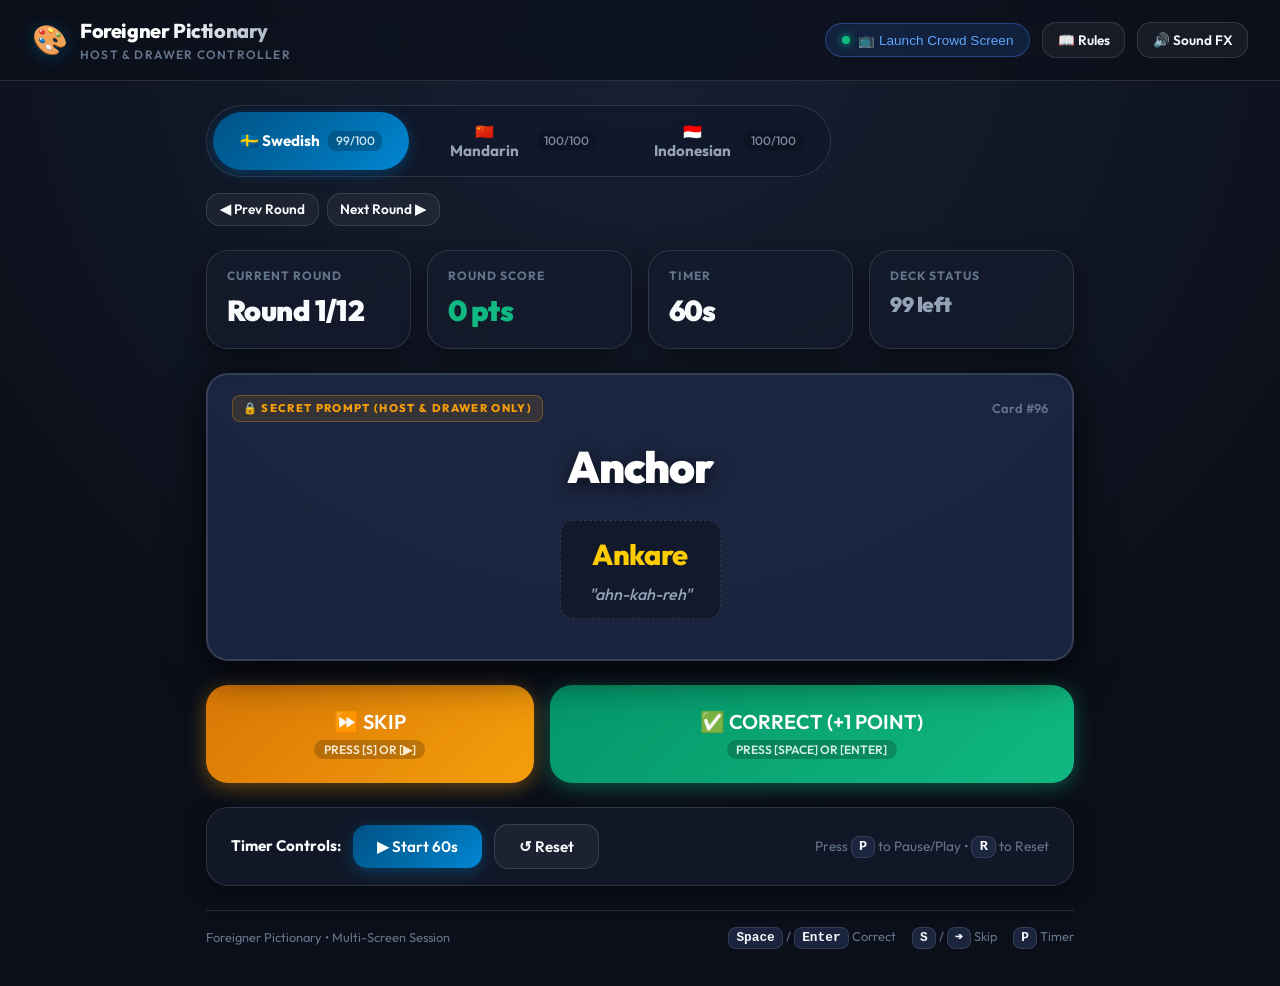
==== index.html @ 97b7d01d "Host and audience screen" ====
<!DOCTYPE html>
<html lang="en" data-lang="swedish">
<head>
  <meta charset="UTF-8">
  <meta name="viewport" content="width=device-width, initial-scale=1.0">
  <title>Foreigner Pictionary — Host & Drawer Control</title>
  <link rel="stylesheet" href="src/css/main.css">
  <link rel="stylesheet" href="src/css/host.css">
</head>
<body>
  <!-- Header Bar -->
  <header class="app-header">
    <div class="brand-section">
      <span class="brand-icon">🎨</span>
      <div>
        <h1 class="brand-title">Foreigner Pictionary</h1>
        <p class="brand-subtitle">Host & Drawer Controller</p>
      </div>
    </div>

    <div style="display: flex; align-items: center; gap: 0.75rem;">
      <button id="btn-open-crowd" class="screen-link-btn" title="Open Crowd Screen on 2nd monitor">
        <span class="screen-link-indicator"></span>
        <span>📺 Launch Crowd Screen</span>
      </button>
      <button id="btn-rules" class="btn btn-glass" style="padding: 0.5rem 0.9rem; font-size: 0.85rem;">
        📖 Rules
      </button>
      <button id="btn-mute" class="btn btn-glass" style="padding: 0.5rem 0.9rem; font-size: 0.85rem;">
        🔊 Sound FX
      </button>
    </div>
  </header>

  <!-- Main Host Layout -->
  <main class="host-layout">
    <!-- Top Control Bar -->
    <div class="host-topbar">
      <!-- Language Selector Tabs -->
      <div class="language-selector">
        <button class="lang-tab active" data-lang="swedish" id="tab-swedish">
          <span>🇸🇪 Swedish</span>
          <span class="lang-count">100/100</span>
        </button>
        <button class="lang-tab" data-lang="mandarin" id="tab-mandarin">
          <span>🇨🇳 Mandarin</span>
          <span class="lang-count">100/100</span>
        </button>
        <button class="lang-tab" data-lang="indonesian" id="tab-indonesian">
          <span>🇮🇩 Indonesian</span>
          <span class="lang-count">100/100</span>
        </button>
      </div>

      <!-- Round Step Buttons -->
      <div style="display: flex; gap: 0.5rem; align-items: center;">
        <button id="btn-prev-round" class="btn btn-glass" style="padding: 0.4rem 0.8rem; font-size: 0.85rem;">◀ Prev Round</button>
        <button id="btn-next-round" class="btn btn-glass" style="padding: 0.4rem 0.8rem; font-size: 0.85rem;">Next Round ▶</button>
      </div>
    </div>

    <!-- Status Overview Cards -->
    <section class="status-grid">
      <div class="glass-panel status-card">
        <span class="status-label">Current Round</span>
        <span class="status-value" id="status-round">Round 1/12</span>
      </div>

      <div class="glass-panel status-card">
        <span class="status-label">Round Score</span>
        <span class="status-value score" id="status-score">0 pts</span>
      </div>

      <div class="glass-panel status-card">
        <span class="status-label">Timer</span>
        <span class="status-value timer" id="status-timer">60s</span>
      </div>

      <div class="glass-panel status-card">
        <span class="status-label">Deck Status</span>
        <span class="status-value" id="status-remaining" style="font-size: 1.3rem; color: var(--text-secondary);">100 left</span>
      </div>
    </section>

    <!-- Secret Drawer Card Stage -->
    <section class="card-stage">
      <div class="drawer-card enter-anim" id="drawer-card">
        <div class="card-badge-row">
          <span class="secret-label" id="card-secret-label">🔒 Secret Prompt (Host & Drawer Only)</span>
          <span class="word-index" id="card-word-index">Card #1</span>
        </div>

        <!-- English Word (What the Drawer Draws) -->
        <h2 class="card-english" id="card-english">Loading...</h2>

        <!-- Foreign Word & Pronunciation (What the Guesser must say) -->
        <div class="card-foreign-box">
          <div class="card-foreign" id="card-foreign">—</div>
          <div class="card-pronunciation" id="card-pronunciation">—</div>
        </div>
      </div>

      <!-- Empty Deck State -->
      <div class="glass-panel empty-deck-state" id="card-empty" style="width: 100%; justify-content: center;">
        <span style="font-size: 3rem;">🎉</span>
        <h3>Deck Complete!</h3>
        <p style="color: var(--text-muted);">All 100 words have been drawn for this language.</p>
        <button id="btn-reset-deck" class="btn btn-primary">Reshuffle Language Deck</button>
      </div>
    </section>

    <!-- Primary Action Grid (Correct / Skip) -->
    <section class="action-grid">
      <button id="btn-skip" class="btn btn-skip action-btn" title="Skip to next word (Shortcut: S or Right Arrow)">
        <span>⏩ SKIP</span>
        <span class="btn-shortcut">Press [S] or [▶]</span>
      </button>

      <button id="btn-correct" class="btn btn-success action-btn" title="Correct guess (+1 point) (Shortcut: Space or Enter)">
        <span>✅ CORRECT (+1 POINT)</span>
        <span class="btn-shortcut">Press [SPACE] or [ENTER]</span>
      </button>
    </section>

    <!-- Timer & Secondary Controls Toolbar -->
    <section class="glass-panel timer-toolbar">
      <div style="display: flex; align-items: center; gap: 0.75rem;">
        <span style="font-weight: 700; font-size: 0.95rem;">Timer Controls:</span>
        <button id="btn-timer-toggle" class="btn btn-primary">▶ Start 60s</button>
        <button id="btn-timer-reset" class="btn btn-glass">↺ Reset</button>
      </div>

      <div style="color: var(--text-muted); font-size: 0.85rem;">
        <span>Press <kbd class="key-badge">P</kbd> to Pause/Play • <kbd class="key-badge">R</kbd> to Reset</span>
      </div>
    </section>

    <!-- Keyboard Shortcuts Legend Footer -->
    <footer class="host-footer">
      <div>Foreigner Pictionary • Multi-Screen Session</div>
      <div class="keyboard-hints">
        <span><kbd class="key-badge">Space</kbd> / <kbd class="key-badge">Enter</kbd> Correct</span>
        <span><kbd class="key-badge">S</kbd> / <kbd class="key-badge">➔</kbd> Skip</span>
        <span><kbd class="key-badge">P</kbd> Timer</span>
      </div>
    </footer>
  </main>

  <!-- Rules & Setup Modal -->
  <div class="modal-overlay" id="rules-modal">
    <div class="modal-container">
      <div class="modal-header">
        <h3 style="font-weight: 800; font-size: 1.3rem;">🎨 Foreigner Pictionary — Rules & Setup</h3>
        <button id="btn-close-rules" class="btn btn-glass" style="padding: 0.3rem 0.7rem;">✕</button>
      </div>
      <div class="modal-body" style="display: flex; flex-direction: column; gap: 1rem;">
        <div>
          <h4 style="color: var(--color-warning); margin-bottom: 0.3rem;">🎯 Objective</h4>
          <p style="color: var(--text-secondary);">Guess as many foreign language words as possible within 60 seconds. Most points after 12 rounds wins!</p>
        </div>

        <div>
          <h4 style="color: var(--color-info); margin-bottom: 0.3rem;">👥 Roles</h4>
          <ul style="padding-left: 1.5rem; color: var(--text-secondary); line-height: 1.6;">
            <li><strong>🖊️ Drawer</strong>: Sees this Host Screen. Draws the English prompt without talking, numbers, or letters!</li>
            <li><strong>🤔 Guesser</strong>: Looks at their physical 100-word sheet and says the foreign word aloud.</li>
          </ul>
        </div>

        <div>
          <h4 style="color: var(--color-success); margin-bottom: 0.3rem;">🏗️ Structure</h4>
          <p style="color: var(--text-secondary);">12 rounds split into 3 language blocks of 4 rounds each (🇸🇪 Swedish ➔ 🇨🇳 Mandarin ➔ 🇮🇩 Indonesian). Alternate drawer/guesser roles each round.</p>
        </div>

        <div>
          <h4 style="color: var(--color-danger); margin-bottom: 0.3rem;">📌 Key Rules</h4>
          <p style="color: var(--text-secondary);">❌ No speaking, mouthing, writing letters/numbers, or pointing at sheets.<br>✅ Pronunciation just needs to be close enough!</p>
        </div>
      </div>
    </div>
  </div>

  <script type="module" src="src/js/host-ui.js"></script>
</body>
</html>
---- src/css/main.css ----
@import url('https://fonts.googleapis.com/css2?family=Outfit:wght@300;400;500;600;700;800;900&display=swap');
@import url('./variables.css');

*, *::before, *::after {
  box-sizing: border-box;
  margin: 0;
  padding: 0;
  -webkit-font-smoothing: antialiased;
}

body {
  font-family: var(--font-family);
  background-color: var(--bg-main);
  background-image: var(--bg-gradient);
  background-attachment: fixed;
  color: var(--text-primary);
  min-height: 100vh;
  display: flex;
  flex-direction: column;
  overflow-x: hidden;
  line-height: 1.5;
}

/* Glassmorphism Surface Utility */
.glass-panel {
  background: var(--surface-card);
  backdrop-filter: blur(16px);
  -webkit-backdrop-filter: blur(16px);
  border: 1px solid var(--surface-glass-border);
  border-radius: var(--radius-lg);
  box-shadow: var(--shadow-md);
}

/* Common Header Bar */
.app-header {
  display: flex;
  align-items: center;
  justify-content: space-between;
  padding: 1rem 2rem;
  border-bottom: 1px solid var(--surface-glass-border);
  background: rgba(11, 15, 25, 0.7);
  backdrop-filter: blur(12px);
  position: sticky;
  top: 0;
  z-index: 50;
}

.brand-section {
  display: flex;
  align-items: center;
  gap: 0.75rem;
}

.brand-icon {
  font-size: 1.8rem;
  filter: drop-shadow(0 2px 8px var(--current-glow));
}

.brand-title {
  font-size: 1.25rem;
  font-weight: 800;
  letter-spacing: -0.02em;
  background: linear-gradient(135deg, #ffffff 40%, #94a3b8 100%);
  -webkit-background-clip: text;
  -webkit-text-fill-color: transparent;
}

.brand-subtitle {
  font-size: 0.75rem;
  color: var(--text-muted);
  text-transform: uppercase;
  letter-spacing: 0.1em;
  font-weight: 600;
}

/* Buttons */
.btn {
  display: inline-flex;
  align-items: center;
  justify-content: center;
  gap: 0.5rem;
  font-family: var(--font-family);
  font-weight: 600;
  font-size: 0.95rem;
  padding: 0.75rem 1.5rem;
  border-radius: var(--radius-md);
  border: none;
  cursor: pointer;
  transition: all var(--transition-fast);
  text-decoration: none;
  user-select: none;
}

.btn:active {
  transform: scale(0.97);
}

.btn-primary {
  background: var(--current-gradient);
  color: white;
  box-shadow: 0 4px 16px var(--current-glow);
}

.btn-primary:hover {
  filter: brightness(1.15);
  box-shadow: 0 6px 24px var(--current-glow);
  transform: translateY(-2px);
}

.btn-glass {
  background: var(--surface-glass);
  color: var(--text-primary);
  border: 1px solid var(--surface-glass-border);
}

.btn-glass:hover {
  background: var(--surface-glass-hover);
  border-color: rgba(255, 255, 255, 0.25);
  transform: translateY(-1px);
}

.btn-success {
  background: linear-gradient(135deg, #059669 0%, #10b981 100%);
  color: white;
  box-shadow: 0 4px 20px var(--color-success-glow);
}

.btn-success:hover {
  filter: brightness(1.15);
  box-shadow: 0 8px 28px var(--color-success-glow);
  transform: translateY(-2px);
}

.btn-skip {
  background: linear-gradient(135deg, #d97706 0%, #f59e0b 100%);
  color: white;
  box-shadow: 0 4px 20px var(--color-warning-glow);
}

.btn-skip:hover {
  filter: brightness(1.15);
  box-shadow: 0 8px 28px var(--color-warning-glow);
  transform: translateY(-2px);
}

.btn-danger {
  background: linear-gradient(135deg, #dc2626 0%, #ef4444 100%);
  color: white;
  box-shadow: 0 4px 20px var(--color-danger-glow);
}

.btn-danger:hover {
  filter: brightness(1.15);
  transform: translateY(-2px);
}

/* Badges and Tags */
.badge {
  display: inline-flex;
  align-items: center;
  gap: 0.4rem;
  padding: 0.35rem 0.85rem;
  border-radius: var(--radius-full);
  font-size: 0.85rem;
  font-weight: 700;
  letter-spacing: 0.03em;
  background: var(--surface-glass);
  border: 1px solid var(--surface-glass-border);
  color: var(--text-primary);
}

.badge-flag {
  font-size: 1.1rem;
}

/* Modal Overlay */
.modal-overlay {
  position: fixed;
  inset: 0;
  background: rgba(0, 0, 0, 0.8);
  backdrop-filter: blur(8px);
  display: flex;
  align-items: center;
  justify-content: center;
  z-index: 100;
  opacity: 0;
  pointer-events: none;
  transition: opacity var(--transition-normal);
  padding: 1rem;
}

.modal-overlay.active {
  opacity: 1;
  pointer-events: auto;
}

.modal-container {
  background: var(--surface-elevated);
  border: 1px solid var(--surface-glass-border);
  border-radius: var(--radius-lg);
  width: 100%;
  max-width: 680px;
  max-height: 85vh;
  display: flex;
  flex-direction: column;
  overflow: hidden;
  box-shadow: var(--shadow-lg);
  transform: scale(0.94);
  transition: transform var(--transition-bounce);
}

.modal-overlay.active .modal-container {
  transform: scale(1);
}

.modal-header {
  display: flex;
  align-items: center;
  justify-content: space-between;
  padding: 1.25rem 1.5rem;
  border-bottom: 1px solid var(--surface-glass-border);
}

.modal-body {
  padding: 1.5rem;
  overflow-y: auto;
}

/* Pulse animation utility */
@keyframes pulseGlow {
  0%, 100% {
    box-shadow: 0 0 15px var(--current-glow);
  }
  50% {
    box-shadow: 0 0 35px var(--current-glow);
  }
}

@keyframes floatUpFade {
  0% {
    opacity: 0;
    transform: translateY(20px) scale(0.8);
  }
  20% {
    opacity: 1;
    transform: translateY(0px) scale(1.2);
  }
  80% {
    opacity: 1;
    transform: translateY(-40px) scale(1);
  }
  100% {
    opacity: 0;
    transform: translateY(-70px) scale(0.8);
  }
}
---- src/css/host.css ----
/* Host & Drawer View Specific Styles */

.host-layout {
  display: flex;
  flex-direction: column;
  flex: 1;
  max-width: 900px;
  width: 100%;
  margin: 0 auto;
  padding: 1.5rem 1rem 2.5rem;
  gap: 1.5rem;
}

/* Control Bar (Top Info & Screen Link) */
.host-topbar {
  display: flex;
  align-items: center;
  justify-content: space-between;
  gap: 1rem;
  flex-wrap: wrap;
}

.screen-link-btn {
  background: rgba(59, 130, 246, 0.15);
  border: 1px solid rgba(59, 130, 246, 0.4);
  color: #60a5fa;
  font-size: 0.85rem;
  padding: 0.5rem 1rem;
  border-radius: var(--radius-full);
  display: flex;
  align-items: center;
  gap: 0.5rem;
  cursor: pointer;
  transition: all var(--transition-fast);
}

.screen-link-btn:hover {
  background: rgba(59, 130, 246, 0.25);
  border-color: #60a5fa;
  transform: translateY(-1px);
}

.screen-link-indicator {
  width: 8px;
  height: 8px;
  border-radius: 50%;
  background: #10b981;
  box-shadow: 0 0 8px #10b981;
}

.screen-link-indicator.disconnected {
  background: #f59e0b;
  box-shadow: 0 0 8px #f59e0b;
}

/* Language Selector Pills */
.language-selector {
  display: flex;
  gap: 0.75rem;
  background: rgba(15, 23, 42, 0.6);
  padding: 0.4rem;
  border-radius: var(--radius-full);
  border: 1px solid var(--surface-glass-border);
}

.lang-tab {
  flex: 1;
  display: flex;
  align-items: center;
  justify-content: center;
  gap: 0.5rem;
  padding: 0.6rem 1.25rem;
  border-radius: var(--radius-full);
  border: none;
  background: transparent;
  color: var(--text-secondary);
  font-family: var(--font-family);
  font-weight: 700;
  font-size: 0.95rem;
  cursor: pointer;
  transition: all var(--transition-fast);
}

.lang-tab:hover {
  color: var(--text-primary);
  background: rgba(255, 255, 255, 0.05);
}

.lang-tab.active {
  background: var(--current-gradient);
  color: white;
  box-shadow: 0 4px 14px var(--current-glow);
}

.lang-tab .lang-count {
  font-size: 0.75rem;
  opacity: 0.8;
  font-weight: 500;
  background: rgba(0, 0, 0, 0.25);
  padding: 0.15rem 0.45rem;
  border-radius: var(--radius-sm);
}

/* Status Banner & Mini Timer */
.status-grid {
  display: grid;
  grid-template-columns: repeat(auto-fit, minmax(160px, 1fr));
  gap: 1rem;
}

.status-card {
  padding: 1rem 1.25rem;
  display: flex;
  flex-direction: column;
  gap: 0.25rem;
  position: relative;
  overflow: hidden;
}

.status-label {
  font-size: 0.75rem;
  color: var(--text-muted);
  text-transform: uppercase;
  letter-spacing: 0.08em;
  font-weight: 700;
}

.status-value {
  font-size: 1.8rem;
  font-weight: 900;
  letter-spacing: -0.02em;
  display: flex;
  align-items: baseline;
  gap: 0.4rem;
}

.status-value.score {
  color: var(--color-success);
}

.status-value.timer {
  font-variant-numeric: tabular-nums;
  color: var(--text-primary);
}

.status-value.timer.low-time {
  color: var(--color-danger);
  animation: pulseGlow 1s infinite alternate;
}

/* Secret Drawer Card Stage */
.card-stage {
  perspective: 1000px;
  min-height: 280px;
  display: flex;
}

.drawer-card {
  width: 100%;
  background: var(--surface-elevated);
  border: 2px solid var(--surface-glass-border);
  border-radius: var(--radius-lg);
  padding: 2.5rem 2rem;
  display: flex;
  flex-direction: column;
  align-items: center;
  justify-content: center;
  text-align: center;
  position: relative;
  box-shadow: var(--shadow-lg), 0 0 30px rgba(0, 0, 0, 0.4);
  transition: transform var(--transition-bounce), border-color var(--transition-normal);
}

.drawer-card.enter-anim {
  animation: cardSlideIn 0.3s cubic-bezier(0.34, 1.56, 0.64, 1);
}

@keyframes cardSlideIn {
  0% {
    opacity: 0;
    transform: translateY(20px) scale(0.95);
  }
  100% {
    opacity: 1;
    transform: translateY(0) scale(1);
  }
}

.card-badge-row {
  position: absolute;
  top: 1.25rem;
  left: 1.5rem;
  right: 1.5rem;
  display: flex;
  justify-content: space-between;
  align-items: center;
}

.secret-label {
  font-size: 0.7rem;
  text-transform: uppercase;
  letter-spacing: 0.12em;
  font-weight: 800;
  color: var(--color-warning);
  background: rgba(245, 158, 11, 0.12);
  padding: 0.25rem 0.6rem;
  border-radius: var(--radius-sm);
  border: 1px solid rgba(245, 158, 11, 0.3);
}

.word-index {
  font-size: 0.8rem;
  font-weight: 600;
  color: var(--text-muted);
}

.card-english {
  font-size: 2.75rem;
  font-weight: 900;
  letter-spacing: -0.03em;
  margin: 1.2rem 0 0.5rem;
  color: #ffffff;
  text-shadow: 0 4px 16px rgba(0, 0, 0, 0.6);
}

.card-foreign-box {
  margin-top: 0.75rem;
  display: flex;
  flex-direction: column;
  align-items: center;
  gap: 0.35rem;
  padding: 0.75rem 1.75rem;
  border-radius: var(--radius-md);
  background: rgba(0, 0, 0, 0.3);
  border: 1px dashed var(--surface-glass-border);
}

.card-foreign {
  font-size: 1.8rem;
  font-weight: 800;
  color: var(--current-secondary);
  letter-spacing: -0.01em;
}

.card-pronunciation {
  font-size: 1rem;
  font-weight: 500;
  color: var(--text-secondary);
  font-style: italic;
}

/* Empty / Round Done Stage */
.empty-deck-state {
  display: none;
  flex-direction: column;
  align-items: center;
  gap: 1rem;
  padding: 2rem;
}

/* Action Button Grid */
.action-grid {
  display: grid;
  grid-template-columns: 1fr 1.6fr;
  gap: 1rem;
}

.action-btn {
  padding: 1.5rem 1rem;
  font-size: 1.25rem;
  border-radius: var(--radius-lg);
  display: flex;
  flex-direction: column;
  align-items: center;
  justify-content: center;
  gap: 0.35rem;
}

.btn-shortcut {
  font-size: 0.75rem;
  font-weight: 600;
  text-transform: uppercase;
  opacity: 0.8;
  background: rgba(0, 0, 0, 0.25);
  padding: 0.15rem 0.6rem;
  border-radius: var(--radius-full);
}

/* Timer & Round Control Toolbar */
.timer-toolbar {
  display: flex;
  align-items: center;
  justify-content: space-between;
  gap: 1rem;
  padding: 1rem 1.5rem;
}

.timer-btn-group {
  display: flex;
  gap: 0.75rem;
}

/* Help & Shortcuts Footer */
.host-footer {
  display: flex;
  justify-content: space-between;
  align-items: center;
  color: var(--text-muted);
  font-size: 0.8rem;
  padding-top: 1rem;
  border-top: 1px solid var(--surface-glass-border);
}

.keyboard-hints {
  display: flex;
  gap: 1rem;
  flex-wrap: wrap;
}

.key-badge {
  background: var(--surface-elevated);
  border: 1px solid var(--surface-glass-border);
  padding: 0.15rem 0.45rem;
  border-radius: var(--radius-sm);
  color: var(--text-primary);
  font-weight: 700;
}

@media (max-width: 640px) {
  .card-english {
    font-size: 2rem;
  }
  .card-foreign {
    font-size: 1.4rem;
  }
  .action-grid {
    grid-template-columns: 1fr;
  }
  .status-grid {
    grid-template-columns: 1fr 1fr;
  }
}
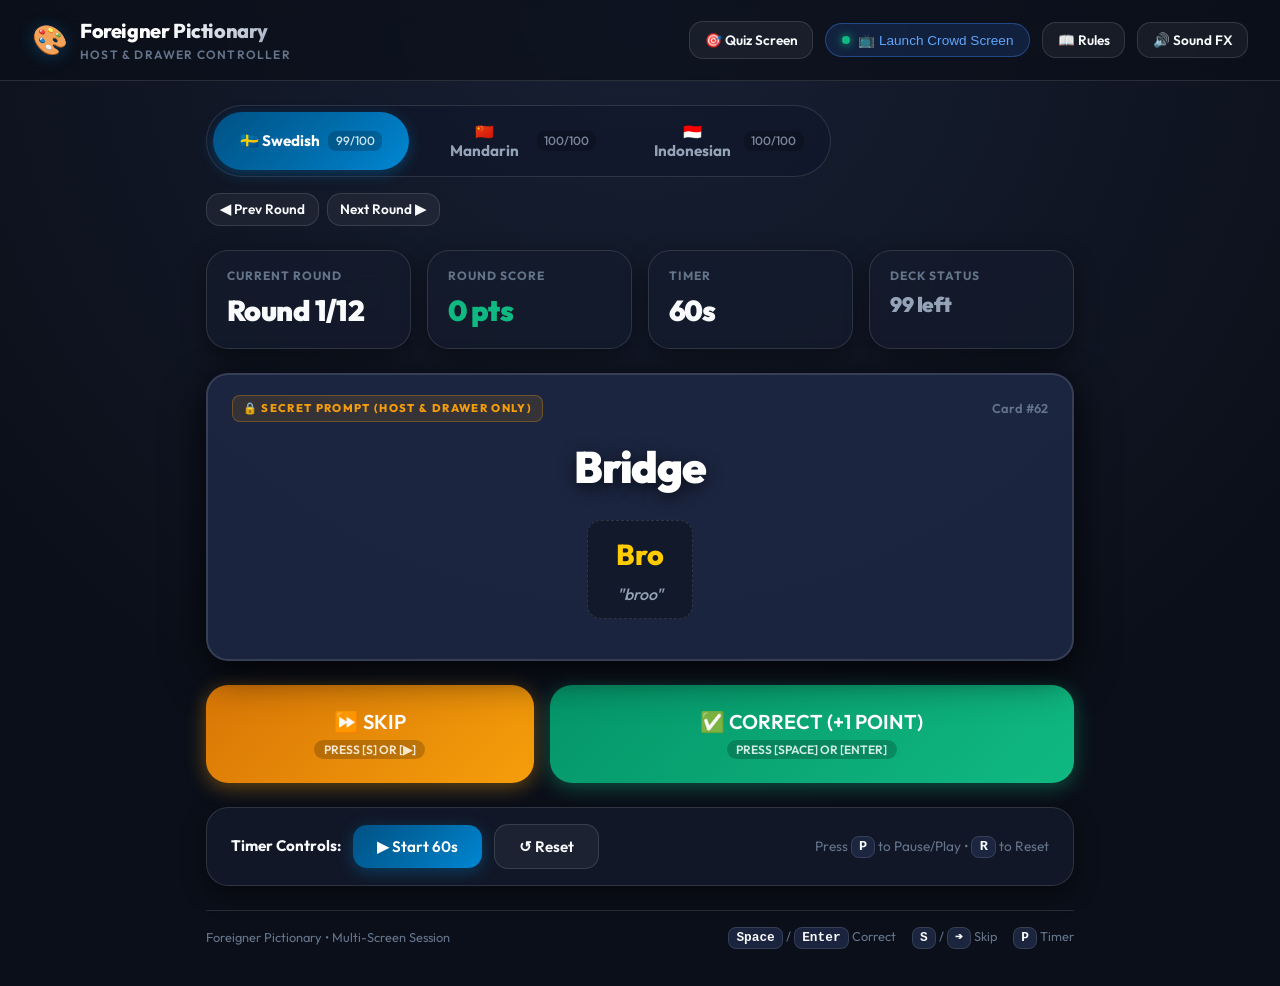
==== commit 21a653c7: "Quiz screens" ====
--- a/index.html
+++ b/index.html
@@ -19,6 +19,9 @@
     </div>
 
     <div style="display: flex; align-items: center; gap: 0.75rem;">
+      <a href="quiz.html" class="btn btn-glass" style="padding: 0.5rem 0.9rem; font-size: 0.85rem;" title="Go to Games Night Quiz Screen">
+        🎯 Quiz Screen
+      </a>
       <button id="btn-open-crowd" class="screen-link-btn" title="Open Crowd Screen on 2nd monitor">
         <span class="screen-link-indicator"></span>
         <span>📺 Launch Crowd Screen</span>
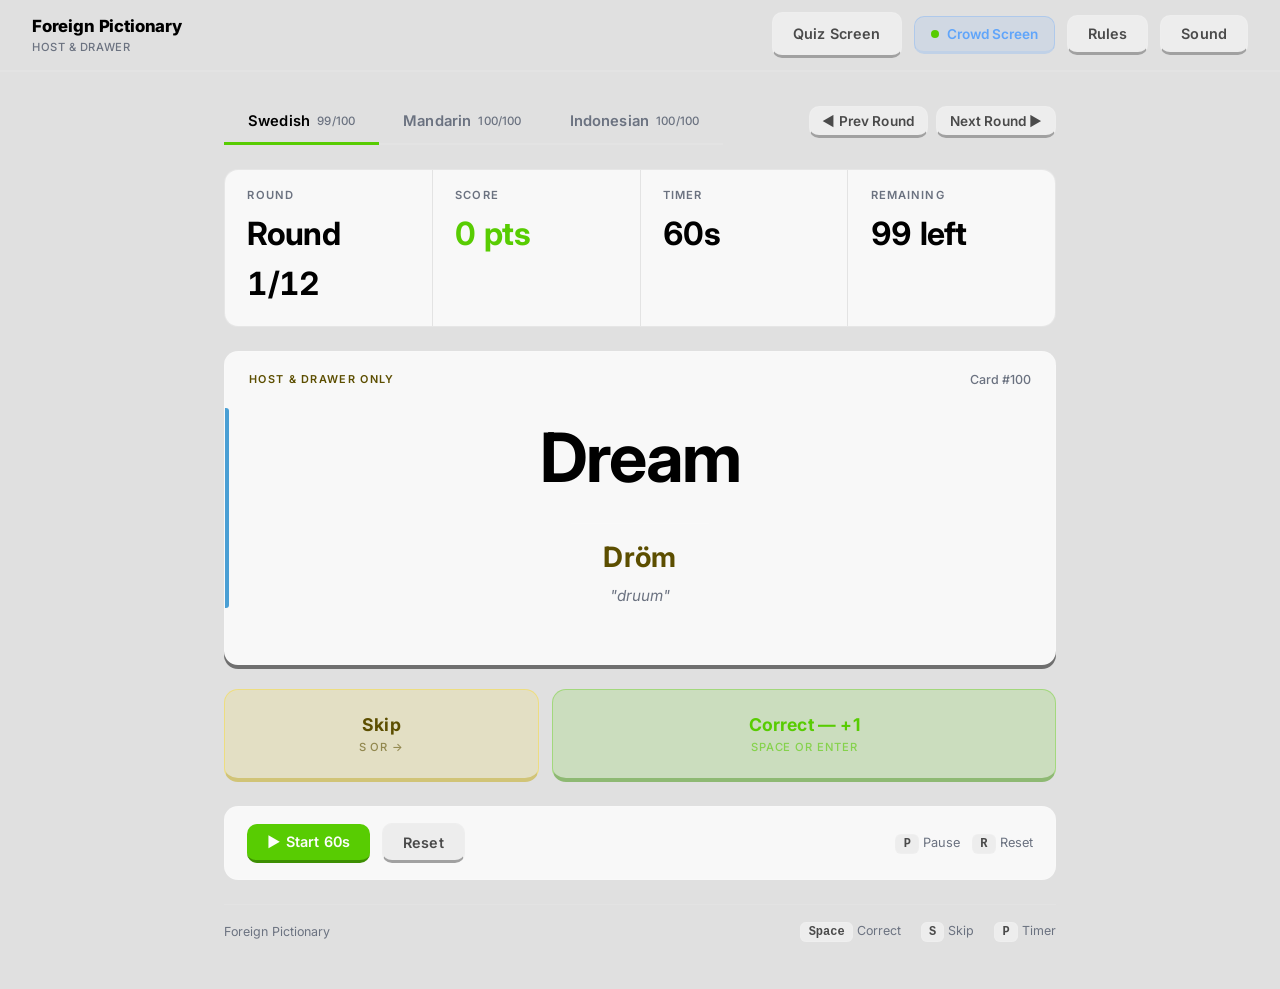
==== commit 2abfd70d: "Manual Css bug fixes" ====
--- a/index.html
+++ b/index.html
@@ -11,26 +11,25 @@
   <!-- Header Bar -->
   <header class="app-header">
     <div class="brand-section">
-      <span class="brand-icon">🎨</span>
       <div>
-        <h1 class="brand-title">Foreigner Pictionary</h1>
-        <p class="brand-subtitle">Host & Drawer Controller</p>
+        <h1 class="brand-title">Foreign Pictionary</h1>
+        <p class="brand-subtitle">Host & Drawer</p>
       </div>
     </div>
 
     <div style="display: flex; align-items: center; gap: 0.75rem;">
-      <a href="quiz.html" class="btn btn-glass" style="padding: 0.5rem 0.9rem; font-size: 0.85rem;" title="Go to Games Night Quiz Screen">
-        🎯 Quiz Screen
+      <a href="quiz.html" class="btn btn-glass" title="Go to Games Night Quiz Screen">
+        Quiz Screen
       </a>
       <button id="btn-open-crowd" class="screen-link-btn" title="Open Crowd Screen on 2nd monitor">
         <span class="screen-link-indicator"></span>
-        <span>📺 Launch Crowd Screen</span>
+        <span>Crowd Screen</span>
       </button>
-      <button id="btn-rules" class="btn btn-glass" style="padding: 0.5rem 0.9rem; font-size: 0.85rem;">
-        📖 Rules
+      <button id="btn-rules" class="btn btn-glass">
+        Rules
       </button>
-      <button id="btn-mute" class="btn btn-glass" style="padding: 0.5rem 0.9rem; font-size: 0.85rem;">
-        🔊 Sound FX
+      <button id="btn-mute" class="btn btn-glass">
+        Sound
       </button>
     </div>
   </header>
@@ -42,15 +41,15 @@
       <!-- Language Selector Tabs -->
       <div class="language-selector">
         <button class="lang-tab active" data-lang="swedish" id="tab-swedish">
-          <span>🇸🇪 Swedish</span>
+          <span>Swedish</span>
           <span class="lang-count">100/100</span>
         </button>
         <button class="lang-tab" data-lang="mandarin" id="tab-mandarin">
-          <span>🇨🇳 Mandarin</span>
+          <span>Mandarin</span>
           <span class="lang-count">100/100</span>
         </button>
         <button class="lang-tab" data-lang="indonesian" id="tab-indonesian">
-          <span>🇮🇩 Indonesian</span>
+          <span>Indonesian</span>
           <span class="lang-count">100/100</span>
         </button>
       </div>
@@ -64,24 +63,24 @@
 
     <!-- Status Overview Cards -->
     <section class="status-grid">
-      <div class="glass-panel status-card">
-        <span class="status-label">Current Round</span>
-        <span class="status-value" id="status-round">Round 1/12</span>
+      <div class="status-card">
+        <span class="status-label">Round</span>
+        <span class="status-value" id="status-round">1 / 12</span>
       </div>
 
-      <div class="glass-panel status-card">
-        <span class="status-label">Round Score</span>
-        <span class="status-value score" id="status-score">0 pts</span>
+      <div class="status-card">
+        <span class="status-label">Score</span>
+        <span class="status-value score" id="status-score">0</span>
       </div>
 
-      <div class="glass-panel status-card">
+      <div class="status-card">
         <span class="status-label">Timer</span>
-        <span class="status-value timer" id="status-timer">60s</span>
+        <span class="status-value timer" id="status-timer">60</span>
       </div>
 
-      <div class="glass-panel status-card">
-        <span class="status-label">Deck Status</span>
-        <span class="status-value" id="status-remaining" style="font-size: 1.3rem; color: var(--text-secondary);">100 left</span>
+      <div class="status-card">
+        <span class="status-label">Remaining</span>
+        <span class="status-value" id="status-remaining">100</span>
       </div>
     </section>
 
@@ -89,8 +88,8 @@
     <section class="card-stage">
       <div class="drawer-card enter-anim" id="drawer-card">
         <div class="card-badge-row">
-          <span class="secret-label" id="card-secret-label">🔒 Secret Prompt (Host & Drawer Only)</span>
-          <span class="word-index" id="card-word-index">Card #1</span>
+          <span class="secret-label" id="card-secret-label">Host & Drawer Only</span>
+          <span class="word-index" id="card-word-index">#1</span>
         </div>
 
         <!-- English Word (What the Drawer Draws) -->
@@ -104,46 +103,44 @@
       </div>
 
       <!-- Empty Deck State -->
-      <div class="glass-panel empty-deck-state" id="card-empty" style="width: 100%; justify-content: center;">
-        <span style="font-size: 3rem;">🎉</span>
-        <h3>Deck Complete!</h3>
-        <p style="color: var(--text-muted);">All 100 words have been drawn for this language.</p>
-        <button id="btn-reset-deck" class="btn btn-primary">Reshuffle Language Deck</button>
+      <div class="glass-panel empty-deck-state" id="card-empty" style="width: 100%;">
+        <h3 style="font-weight: 400;">Deck Complete</h3>
+        <p style="color: var(--text-muted); font-size: 0.9rem;">All 100 words have been drawn for this language.</p>
+        <button id="btn-reset-deck" class="btn btn-primary">Reshuffle Deck</button>
       </div>
     </section>
 
     <!-- Primary Action Grid (Correct / Skip) -->
     <section class="action-grid">
       <button id="btn-skip" class="btn btn-skip action-btn" title="Skip to next word (Shortcut: S or Right Arrow)">
-        <span>⏩ SKIP</span>
-        <span class="btn-shortcut">Press [S] or [▶]</span>
+        <span>Skip</span>
+        <span class="btn-shortcut">S or →</span>
       </button>
 
       <button id="btn-correct" class="btn btn-success action-btn" title="Correct guess (+1 point) (Shortcut: Space or Enter)">
-        <span>✅ CORRECT (+1 POINT)</span>
-        <span class="btn-shortcut">Press [SPACE] or [ENTER]</span>
+        <span>Correct — +1</span>
+        <span class="btn-shortcut">Space or Enter</span>
       </button>
     </section>
 
     <!-- Timer & Secondary Controls Toolbar -->
-    <section class="glass-panel timer-toolbar">
+    <section class="timer-toolbar">
       <div style="display: flex; align-items: center; gap: 0.75rem;">
-        <span style="font-weight: 700; font-size: 0.95rem;">Timer Controls:</span>
-        <button id="btn-timer-toggle" class="btn btn-primary">▶ Start 60s</button>
-        <button id="btn-timer-reset" class="btn btn-glass">↺ Reset</button>
+        <button id="btn-timer-toggle" class="btn btn-primary">Start 60s</button>
+        <button id="btn-timer-reset" class="btn btn-glass">Reset</button>
       </div>
 
-      <div style="color: var(--text-muted); font-size: 0.85rem;">
-        <span>Press <kbd class="key-badge">P</kbd> to Pause/Play • <kbd class="key-badge">R</kbd> to Reset</span>
+      <div style="color: var(--text-muted); font-size: 0.8rem;">
+        <span><kbd class="key-badge">P</kbd> Pause &nbsp; <kbd class="key-badge">R</kbd> Reset</span>
       </div>
     </section>
 
     <!-- Keyboard Shortcuts Legend Footer -->
     <footer class="host-footer">
-      <div>Foreigner Pictionary • Multi-Screen Session</div>
+      <div>Foreign Pictionary</div>
       <div class="keyboard-hints">
-        <span><kbd class="key-badge">Space</kbd> / <kbd class="key-badge">Enter</kbd> Correct</span>
-        <span><kbd class="key-badge">S</kbd> / <kbd class="key-badge">➔</kbd> Skip</span>
+        <span><kbd class="key-badge">Space</kbd> Correct</span>
+        <span><kbd class="key-badge">S</kbd> Skip</span>
         <span><kbd class="key-badge">P</kbd> Timer</span>
       </div>
     </footer>
@@ -153,8 +150,8 @@
   <div class="modal-overlay" id="rules-modal">
     <div class="modal-container">
       <div class="modal-header">
-        <h3 style="font-weight: 800; font-size: 1.3rem;">🎨 Foreigner Pictionary — Rules & Setup</h3>
-        <button id="btn-close-rules" class="btn btn-glass" style="padding: 0.3rem 0.7rem;">✕</button>
+        <h3 style="font-weight: 500; font-size: 1rem;">Rules & Setup</h3>
+        <button id="btn-close-rules" class="btn btn-glass" style="padding: 0.25rem 0.6rem; font-size: 0.8rem;">✕</button>
       </div>
       <div class="modal-body" style="display: flex; flex-direction: column; gap: 1rem;">
         <div>
--- a/src/css/main.css
+++ b/src/css/main.css
@@ -1,7 +1,9 @@
-@import url('https://fonts.googleapis.com/css2?family=Outfit:wght@300;400;500;600;700;800;900&display=swap');
+@import url('https://fonts.googleapis.com/css2?family=Inter:wght@400;500;600;700&display=swap');
 @import url('./variables.css');
 
-*, *::before, *::after {
+*,
+*::before,
+*::after {
   box-sizing: border-box;
   margin: 0;
   padding: 0;
@@ -11,35 +13,37 @@
 body {
   font-family: var(--font-family);
   background-color: var(--bg-main);
-  background-image: var(--bg-gradient);
-  background-attachment: fixed;
   color: var(--text-primary);
   min-height: 100vh;
   display: flex;
   flex-direction: column;
   overflow-x: hidden;
-  line-height: 1.5;
-}
-
-/* Glassmorphism Surface Utility */
+  /* Larger base for busy indoor reading */
+  line-height: 1.55;
+  font-size: 16px;
+  font-weight: 400;
+}
+
+/* --------------------------------------------------------------------------
+   Surface — subtle card with a bottom shadow (Duolingo depth style)
+   -------------------------------------------------------------------------- */
 .glass-panel {
   background: var(--surface-card);
-  backdrop-filter: blur(16px);
-  -webkit-backdrop-filter: blur(16px);
-  border: 1px solid var(--surface-glass-border);
+  border: 1px solid var(--surface-line);
   border-radius: var(--radius-lg);
-  box-shadow: var(--shadow-md);
-}
-
-/* Common Header Bar */
+  box-shadow: 0 2px 0 rgba(0, 0, 0, 0.35);
+}
+
+/* --------------------------------------------------------------------------
+   App header — compact but high contrast
+   -------------------------------------------------------------------------- */
 .app-header {
   display: flex;
   align-items: center;
   justify-content: space-between;
-  padding: 1rem 2rem;
-  border-bottom: 1px solid var(--surface-glass-border);
-  background: rgba(11, 15, 25, 0.7);
-  backdrop-filter: blur(12px);
+  padding: 0.75rem 2rem;
+  border-bottom: 2px solid var(--surface-line);
+  background: var(--bg-main);
   position: sticky;
   top: 0;
   z-index: 50;
@@ -51,134 +55,144 @@
   gap: 0.75rem;
 }
 
-.brand-icon {
-  font-size: 1.8rem;
-  filter: drop-shadow(0 2px 8px var(--current-glow));
-}
-
 .brand-title {
-  font-size: 1.25rem;
+  font-size: 1.05rem;
   font-weight: 800;
-  letter-spacing: -0.02em;
-  background: linear-gradient(135deg, #ffffff 40%, #94a3b8 100%);
-  -webkit-background-clip: text;
-  -webkit-text-fill-color: transparent;
+  letter-spacing: -0.01em;
+  color: var(--text-primary);
 }
 
 .brand-subtitle {
-  font-size: 0.75rem;
+  font-size: 0.7rem;
   color: var(--text-muted);
+  letter-spacing: 0.05em;
+  font-weight: 500;
   text-transform: uppercase;
-  letter-spacing: 0.1em;
-  font-weight: 600;
-}
-
-/* Buttons */
+}
+
+/* --------------------------------------------------------------------------
+   Buttons — Duolingo style: solid fill, bottom shadow for depth, rounded
+   -------------------------------------------------------------------------- */
 .btn {
   display: inline-flex;
   align-items: center;
   justify-content: center;
-  gap: 0.5rem;
+  gap: 0.4rem;
   font-family: var(--font-family);
   font-weight: 600;
-  font-size: 0.95rem;
-  padding: 0.75rem 1.5rem;
+  font-size: 0.9rem;
+  padding: 0.6rem 1.25rem;
   border-radius: var(--radius-md);
   border: none;
   cursor: pointer;
   transition: all var(--transition-fast);
   text-decoration: none;
   user-select: none;
+  letter-spacing: 0.01em;
+  background: var(--surface-elevated);
+  color: var(--text-primary);
+  /* Duolingo's signature bottom-border shadow */
+  border-bottom: 3px solid rgba(0, 0, 0, 0.35);
+}
+
+.btn:hover {
+  filter: brightness(1.1);
 }
 
 .btn:active {
-  transform: scale(0.97);
-}
-
+  transform: translateY(2px);
+  border-bottom-width: 1px;
+}
+
+/* Primary — green */
 .btn-primary {
-  background: var(--current-gradient);
-  color: white;
-  box-shadow: 0 4px 16px var(--current-glow);
+  background: var(--color-green);
+  color: #fdfdfd;
+  border-bottom-color: #3d8f02;
 }
 
 .btn-primary:hover {
-  filter: brightness(1.15);
-  box-shadow: 0 6px 24px var(--current-glow);
-  transform: translateY(-2px);
-}
-
+  background: #63dd02;
+  filter: none;
+}
+
+/* Glass/secondary — neutral */
 .btn-glass {
-  background: var(--surface-glass);
-  color: var(--text-primary);
-  border: 1px solid var(--surface-glass-border);
+  background: var(--surface-elevated);
+  color: var(--text-secondary);
+  border: 1px solid var(--surface-line);
+  border-bottom: 3px solid rgba(49, 49, 49, 0.4);
 }
 
 .btn-glass:hover {
-  background: var(--surface-glass-hover);
-  border-color: rgba(255, 255, 255, 0.25);
-  transform: translateY(-1px);
-}
-
+  color: var(--text-primary);
+  background: #808489;
+  filter: none;
+}
+
+/* Success — green tinted (same family as primary) */
 .btn-success {
-  background: linear-gradient(135deg, #059669 0%, #10b981 100%);
-  color: white;
-  box-shadow: 0 4px 20px var(--color-success-glow);
+  background: var(--color-green-dim);
+  color: var(--color-green);
+  border: 1px solid var(--color-green-border);
+  border-bottom: 3px solid rgba(88, 204, 2, 0.2);
 }
 
 .btn-success:hover {
-  filter: brightness(1.15);
-  box-shadow: 0 8px 28px var(--color-success-glow);
-  transform: translateY(-2px);
-}
-
+  background: rgba(88, 204, 2, 0.22);
+  filter: none;
+}
+
+/* Skip — gold */
 .btn-skip {
-  background: linear-gradient(135deg, #d97706 0%, #f59e0b 100%);
-  color: white;
-  box-shadow: 0 4px 20px var(--color-warning-glow);
+  background: var(--color-gold-dim);
+  color: var(--color-gold);
+  border: 1px solid var(--color-gold-border);
+  border-bottom: 3px solid rgba(255, 217, 0, 0.2);
 }
 
 .btn-skip:hover {
-  filter: brightness(1.15);
-  box-shadow: 0 8px 28px var(--color-warning-glow);
-  transform: translateY(-2px);
-}
-
+  background: rgba(255, 217, 0, 0.2);
+  filter: none;
+}
+
+/* Danger — red */
 .btn-danger {
-  background: linear-gradient(135deg, #dc2626 0%, #ef4444 100%);
-  color: white;
-  box-shadow: 0 4px 20px var(--color-danger-glow);
+  background: var(--color-red-dim);
+  color: var(--color-red);
+  border: 1px solid var(--color-red-border);
+  border-bottom: 3px solid rgba(255, 75, 75, 0.2);
 }
 
 .btn-danger:hover {
-  filter: brightness(1.15);
-  transform: translateY(-2px);
-}
-
-/* Badges and Tags */
+  background: rgba(255, 75, 75, 0.2);
+  filter: none;
+}
+
+/* --------------------------------------------------------------------------
+   Badges
+   -------------------------------------------------------------------------- */
 .badge {
   display: inline-flex;
   align-items: center;
-  gap: 0.4rem;
-  padding: 0.35rem 0.85rem;
+  gap: 0.35rem;
+  padding: 0.3rem 0.75rem;
   border-radius: var(--radius-full);
-  font-size: 0.85rem;
-  font-weight: 700;
-  letter-spacing: 0.03em;
-  background: var(--surface-glass);
-  border: 1px solid var(--surface-glass-border);
-  color: var(--text-primary);
-}
-
-.badge-flag {
-  font-size: 1.1rem;
-}
-
-/* Modal Overlay */
+  font-size: 0.82rem;
+  font-weight: 600;
+  letter-spacing: 0.02em;
+  background: var(--surface-elevated);
+  border: 1px solid var(--surface-line);
+  color: var(--text-secondary);
+}
+
+/* --------------------------------------------------------------------------
+   Modal
+   -------------------------------------------------------------------------- */
 .modal-overlay {
   position: fixed;
   inset: 0;
   background: rgba(0, 0, 0, 0.8);
-  backdrop-filter: blur(8px);
   display: flex;
   align-items: center;
   justify-content: center;
@@ -196,7 +210,7 @@
 
 .modal-container {
   background: var(--surface-elevated);
-  border: 1px solid var(--surface-glass-border);
+  border: 1px solid var(--surface-line);
   border-radius: var(--radius-lg);
   width: 100%;
   max-width: 680px;
@@ -205,20 +219,20 @@
   flex-direction: column;
   overflow: hidden;
   box-shadow: var(--shadow-lg);
-  transform: scale(0.94);
-  transition: transform var(--transition-bounce);
+  transform: translateY(10px);
+  transition: transform var(--transition-normal);
 }
 
 .modal-overlay.active .modal-container {
-  transform: scale(1);
+  transform: translateY(0);
 }
 
 .modal-header {
   display: flex;
   align-items: center;
   justify-content: space-between;
-  padding: 1.25rem 1.5rem;
-  border-bottom: 1px solid var(--surface-glass-border);
+  padding: 1.1rem 1.5rem;
+  border-bottom: 1px solid var(--surface-line);
 }
 
 .modal-body {
@@ -226,31 +240,27 @@
   overflow-y: auto;
 }
 
-/* Pulse animation utility */
-@keyframes pulseGlow {
-  0%, 100% {
-    box-shadow: 0 0 15px var(--current-glow);
-  }
-  50% {
-    box-shadow: 0 0 35px var(--current-glow);
-  }
-}
-
+/* --------------------------------------------------------------------------
+   Utility animation
+   -------------------------------------------------------------------------- */
 @keyframes floatUpFade {
   0% {
     opacity: 0;
-    transform: translateY(20px) scale(0.8);
-  }
+    transform: translateY(10px);
+  }
+
   20% {
     opacity: 1;
-    transform: translateY(0px) scale(1.2);
-  }
+    transform: translateY(0);
+  }
+
   80% {
     opacity: 1;
-    transform: translateY(-40px) scale(1);
-  }
+    transform: translateY(-24px);
+  }
+
   100% {
     opacity: 0;
-    transform: translateY(-70px) scale(0.8);
-  }
-}
+    transform: translateY(-40px);
+  }
+}
--- a/src/css/host.css
+++ b/src/css/host.css
@@ -1,17 +1,19 @@
-/* Host & Drawer View Specific Styles */
+/* Host & Drawer — Duolingo-inspired, optimised for indoor visibility */
 
 .host-layout {
   display: flex;
   flex-direction: column;
   flex: 1;
-  max-width: 900px;
+  max-width: 880px;
   width: 100%;
   margin: 0 auto;
-  padding: 1.5rem 1rem 2.5rem;
+  padding: 1.75rem 1.5rem 3rem;
   gap: 1.5rem;
 }
 
-/* Control Bar (Top Info & Screen Link) */
+/* --------------------------------------------------------------------------
+   Top bar
+   -------------------------------------------------------------------------- */
 .host-topbar {
   display: flex;
   align-items: center;
@@ -21,13 +23,16 @@
 }
 
 .screen-link-btn {
-  background: rgba(59, 130, 246, 0.15);
-  border: 1px solid rgba(59, 130, 246, 0.4);
+  background: rgba(96, 165, 250, 0.12);
+  border: 1px solid rgba(96, 165, 250, 0.3);
+  border-bottom: 3px solid rgba(96, 165, 250, 0.15);
   color: #60a5fa;
+  font-family: var(--font-family);
   font-size: 0.85rem;
-  padding: 0.5rem 1rem;
-  border-radius: var(--radius-full);
-  display: flex;
+  font-weight: 600;
+  padding: 0.55rem 1rem;
+  border-radius: var(--radius-md);
+  display: inline-flex;
   align-items: center;
   gap: 0.5rem;
   cursor: pointer;
@@ -35,160 +40,162 @@
 }
 
 .screen-link-btn:hover {
-  background: rgba(59, 130, 246, 0.25);
-  border-color: #60a5fa;
-  transform: translateY(-1px);
+  background: rgba(100, 100, 100, 0.2);
+}
+
+.screen-link-btn:active {
+  transform: translateY(2px);
+  border-bottom-width: 1px;
 }
 
 .screen-link-indicator {
   width: 8px;
   height: 8px;
   border-radius: 50%;
-  background: #10b981;
-  box-shadow: 0 0 8px #10b981;
+  background: var(--color-green);
+  flex-shrink: 0;
 }
 
 .screen-link-indicator.disconnected {
-  background: #f59e0b;
-  box-shadow: 0 0 8px #f59e0b;
-}
-
-/* Language Selector Pills */
+  background: var(--color-gold);
+}
+
+/* --------------------------------------------------------------------------
+   Language selector — underline tabs, bigger touch targets for indoor use
+   -------------------------------------------------------------------------- */
 .language-selector {
   display: flex;
-  gap: 0.75rem;
-  background: rgba(15, 23, 42, 0.6);
-  padding: 0.4rem;
-  border-radius: var(--radius-full);
-  border: 1px solid var(--surface-glass-border);
+  gap: 0;
+  border-bottom: 2px solid var(--surface-line);
 }
 
 .lang-tab {
-  flex: 1;
-  display: flex;
+  flex: none;
+  display: inline-flex;
   align-items: center;
   justify-content: center;
-  gap: 0.5rem;
-  padding: 0.6rem 1.25rem;
-  border-radius: var(--radius-full);
+  gap: 0.45rem;
+  padding: 0.75rem 1.5rem;
   border: none;
+  border-bottom: 3px solid transparent;
+  margin-bottom: -2px;
   background: transparent;
-  color: var(--text-secondary);
+  color: var(--text-muted);
   font-family: var(--font-family);
-  font-weight: 700;
-  font-size: 0.95rem;
+  font-weight: 600;
+  font-size: 0.92rem;
   cursor: pointer;
   transition: all var(--transition-fast);
+  letter-spacing: 0.01em;
 }
 
 .lang-tab:hover {
   color: var(--text-primary);
-  background: rgba(255, 255, 255, 0.05);
+  background: rgba(255, 255, 255, 0.04);
 }
 
 .lang-tab.active {
-  background: var(--current-gradient);
-  color: white;
-  box-shadow: 0 4px 14px var(--current-glow);
+  color: var(--text-primary);
+  border-bottom-color: var(--color-green);
 }
 
 .lang-tab .lang-count {
-  font-size: 0.75rem;
-  opacity: 0.8;
+  font-size: 0.72rem;
   font-weight: 500;
-  background: rgba(0, 0, 0, 0.25);
-  padding: 0.15rem 0.45rem;
-  border-radius: var(--radius-sm);
-}
-
-/* Status Banner & Mini Timer */
+  color: var(--text-muted);
+}
+
+/* --------------------------------------------------------------------------
+   Status cards — indoor-readable, generous sizing
+   -------------------------------------------------------------------------- */
 .status-grid {
   display: grid;
-  grid-template-columns: repeat(auto-fit, minmax(160px, 1fr));
-  gap: 1rem;
+  grid-template-columns: repeat(auto-fit, minmax(150px, 1fr));
+  gap: 1px;
+  background: var(--surface-line);
+  border: 1px solid var(--surface-line);
+  border-radius: var(--radius-lg);
+  overflow: hidden;
 }
 
 .status-card {
-  padding: 1rem 1.25rem;
-  display: flex;
-  flex-direction: column;
-  gap: 0.25rem;
-  position: relative;
-  overflow: hidden;
+  padding: 1.1rem 1.4rem;
+  display: flex;
+  flex-direction: column;
+  gap: 0.3rem;
+  background: var(--surface-card);
 }
 
 .status-label {
-  font-size: 0.75rem;
+  font-size: 0.7rem;
   color: var(--text-muted);
   text-transform: uppercase;
-  letter-spacing: 0.08em;
+  letter-spacing: 0.1em;
+  font-weight: 600;
+}
+
+.status-value {
+  font-size: 2rem;
   font-weight: 700;
-}
-
-.status-value {
-  font-size: 1.8rem;
-  font-weight: 900;
   letter-spacing: -0.02em;
-  display: flex;
-  align-items: baseline;
-  gap: 0.4rem;
-}
-
-.status-value.score {
-  color: var(--color-success);
-}
-
-.status-value.timer {
   font-variant-numeric: tabular-nums;
   color: var(--text-primary);
 }
 
-.status-value.timer.low-time {
-  color: var(--color-danger);
-  animation: pulseGlow 1s infinite alternate;
-}
-
-/* Secret Drawer Card Stage */
+.status-value.score  { color: var(--color-green); }
+.status-value.timer  { color: var(--text-primary); }
+
+.status-value.timer.low-time { color: var(--color-red); }
+
+/* --------------------------------------------------------------------------
+   Drawer card — the main flashcard stage
+   -------------------------------------------------------------------------- */
 .card-stage {
-  perspective: 1000px;
   min-height: 280px;
   display: flex;
 }
 
 .drawer-card {
   width: 100%;
-  background: var(--surface-elevated);
-  border: 2px solid var(--surface-glass-border);
+  background: var(--surface-card);
+  border: 1px solid var(--surface-line);
   border-radius: var(--radius-lg);
-  padding: 2.5rem 2rem;
+  /* Duolingo-style bottom shadow for depth */
+  box-shadow: 0 4px 0 rgba(0, 0, 0, 0.5);
+  padding: 2.75rem 2.5rem;
   display: flex;
   flex-direction: column;
   align-items: center;
   justify-content: center;
   text-align: center;
   position: relative;
-  box-shadow: var(--shadow-lg), 0 0 30px rgba(0, 0, 0, 0.4);
-  transition: transform var(--transition-bounce), border-color var(--transition-normal);
+  transition: box-shadow var(--transition-fast);
+}
+
+/* Green left-accent stripe — language signal */
+.drawer-card::before {
+  content: '';
+  position: absolute;
+  left: 0;
+  top: 18%;
+  bottom: 18%;
+  width: 4px;
+  background: var(--current-primary);
+  border-radius: 0 3px 3px 0;
+}
+
+@keyframes cardSlideIn {
+  from { opacity: 0; transform: translateY(8px); }
+  to   { opacity: 1; transform: translateY(0); }
 }
 
 .drawer-card.enter-anim {
-  animation: cardSlideIn 0.3s cubic-bezier(0.34, 1.56, 0.64, 1);
-}
-
-@keyframes cardSlideIn {
-  0% {
-    opacity: 0;
-    transform: translateY(20px) scale(0.95);
-  }
-  100% {
-    opacity: 1;
-    transform: translateY(0) scale(1);
-  }
+  animation: cardSlideIn 0.18s ease;
 }
 
 .card-badge-row {
   position: absolute;
-  top: 1.25rem;
+  top: 1.1rem;
   left: 1.5rem;
   right: 1.5rem;
   display: flex;
@@ -197,146 +204,156 @@
 }
 
 .secret-label {
-  font-size: 0.7rem;
+  font-size: 0.68rem;
   text-transform: uppercase;
   letter-spacing: 0.12em;
-  font-weight: 800;
-  color: var(--color-warning);
-  background: rgba(245, 158, 11, 0.12);
-  padding: 0.25rem 0.6rem;
-  border-radius: var(--radius-sm);
-  border: 1px solid rgba(245, 158, 11, 0.3);
+  font-weight: 600;
+  color: var(--color-gold);
 }
 
 .word-index {
-  font-size: 0.8rem;
-  font-weight: 600;
-  color: var(--text-muted);
-}
-
+  font-size: 0.78rem;
+  font-weight: 500;
+  color: var(--text-muted);
+}
+
+/* ── The big English draw word — bold, large, indoor-readable ── */
 .card-english {
-  font-size: 2.75rem;
-  font-weight: 900;
+  font-size: clamp(2.75rem, 7vw, 4.25rem);
+  font-weight: 700;
   letter-spacing: -0.03em;
-  margin: 1.2rem 0 0.5rem;
-  color: #ffffff;
-  text-shadow: 0 4px 16px rgba(0, 0, 0, 0.6);
+  margin: 1.5rem 0 0.5rem;
+  color: var(--text-primary);
+  line-height: 1.1;
 }
 
 .card-foreign-box {
-  margin-top: 0.75rem;
-  display: flex;
-  flex-direction: column;
-  align-items: center;
-  gap: 0.35rem;
-  padding: 0.75rem 1.75rem;
-  border-radius: var(--radius-md);
-  background: rgba(0, 0, 0, 0.3);
-  border: 1px dashed var(--surface-glass-border);
-}
-
+  margin-top: 1.25rem;
+  display: flex;
+  flex-direction: column;
+  align-items: center;
+  gap: 0.3rem;
+  padding: 0.75rem 2rem;
+  border-top: 1px solid var(--surface-line);
+}
+
+/* ── Foreign word — gold accent, bold, visually distinct ── */
 .card-foreign {
-  font-size: 1.8rem;
-  font-weight: 800;
-  color: var(--current-secondary);
-  letter-spacing: -0.01em;
+  font-size: 1.75rem;
+  font-weight: 700;
+  color: var(--color-gold);
+  letter-spacing: 0.01em;
 }
 
 .card-pronunciation {
-  font-size: 1rem;
-  font-weight: 500;
-  color: var(--text-secondary);
+  font-size: 0.95rem;
+  font-weight: 400;
+  color: var(--text-muted);
   font-style: italic;
 }
 
-/* Empty / Round Done Stage */
+/* --------------------------------------------------------------------------
+   Empty deck state
+   -------------------------------------------------------------------------- */
 .empty-deck-state {
   display: none;
   flex-direction: column;
   align-items: center;
   gap: 1rem;
-  padding: 2rem;
-}
-
-/* Action Button Grid */
+  padding: 2.5rem;
+  text-align: center;
+}
+
+/* --------------------------------------------------------------------------
+   Action buttons — very large for indoor use
+   -------------------------------------------------------------------------- */
 .action-grid {
   display: grid;
   grid-template-columns: 1fr 1.6fr;
-  gap: 1rem;
+  gap: 0.85rem;
 }
 
 .action-btn {
   padding: 1.5rem 1rem;
-  font-size: 1.25rem;
+  font-size: 1.1rem;
+  font-weight: 700;
   border-radius: var(--radius-lg);
   display: flex;
   flex-direction: column;
   align-items: center;
   justify-content: center;
   gap: 0.35rem;
+  /* Override generic btn bottom shadow for action buttons */
+  border-bottom-width: 4px;
+}
+
+/* Skip → gold */
+.action-grid .btn-skip {
+  border-bottom-color: rgba(180, 153, 0, 0.4);
+}
+
+/* Correct → green */
+.action-grid .btn-success {
+  border-bottom-color: rgba(50, 130, 0, 0.4);
 }
 
 .btn-shortcut {
-  font-size: 0.75rem;
-  font-weight: 600;
+  font-size: 0.7rem;
+  font-weight: 500;
   text-transform: uppercase;
-  opacity: 0.8;
-  background: rgba(0, 0, 0, 0.25);
-  padding: 0.15rem 0.6rem;
-  border-radius: var(--radius-full);
-}
-
-/* Timer & Round Control Toolbar */
+  letter-spacing: 0.08em;
+  opacity: 0.6;
+}
+
+/* --------------------------------------------------------------------------
+   Timer toolbar
+   -------------------------------------------------------------------------- */
 .timer-toolbar {
   display: flex;
   align-items: center;
   justify-content: space-between;
   gap: 1rem;
-  padding: 1rem 1.5rem;
-}
-
-.timer-btn-group {
-  display: flex;
-  gap: 0.75rem;
-}
-
-/* Help & Shortcuts Footer */
+  padding: 1rem 1.4rem;
+  border: 1px solid var(--surface-line);
+  border-radius: var(--radius-lg);
+  background: var(--surface-card);
+}
+
+/* --------------------------------------------------------------------------
+   Footer
+   -------------------------------------------------------------------------- */
 .host-footer {
   display: flex;
   justify-content: space-between;
   align-items: center;
   color: var(--text-muted);
-  font-size: 0.8rem;
+  font-size: 0.78rem;
   padding-top: 1rem;
-  border-top: 1px solid var(--surface-glass-border);
+  border-top: 1px solid var(--surface-line);
 }
 
 .keyboard-hints {
   display: flex;
-  gap: 1rem;
+  gap: 1.25rem;
   flex-wrap: wrap;
 }
 
 .key-badge {
   background: var(--surface-elevated);
-  border: 1px solid var(--surface-glass-border);
-  padding: 0.15rem 0.45rem;
+  border: 1px solid var(--surface-line);
+  padding: 0.12rem 0.45rem;
   border-radius: var(--radius-sm);
-  color: var(--text-primary);
-  font-weight: 700;
-}
-
+  color: var(--text-secondary);
+  font-weight: 600;
+  font-size: 0.75rem;
+}
+
+/* --------------------------------------------------------------------------
+   Responsive
+   -------------------------------------------------------------------------- */
 @media (max-width: 640px) {
-  .card-english {
-    font-size: 2rem;
-  }
-  .card-foreign {
-    font-size: 1.4rem;
-  }
-  .action-grid {
-    grid-template-columns: 1fr;
-  }
-  .status-grid {
-    grid-template-columns: 1fr 1fr;
-  }
-}
+  .card-english  { font-size: 2.2rem; }
+  .card-foreign  { font-size: 1.4rem; }
+  .action-grid   { grid-template-columns: 1fr; }
+  .status-grid   { grid-template-columns: 1fr 1fr; }
+}
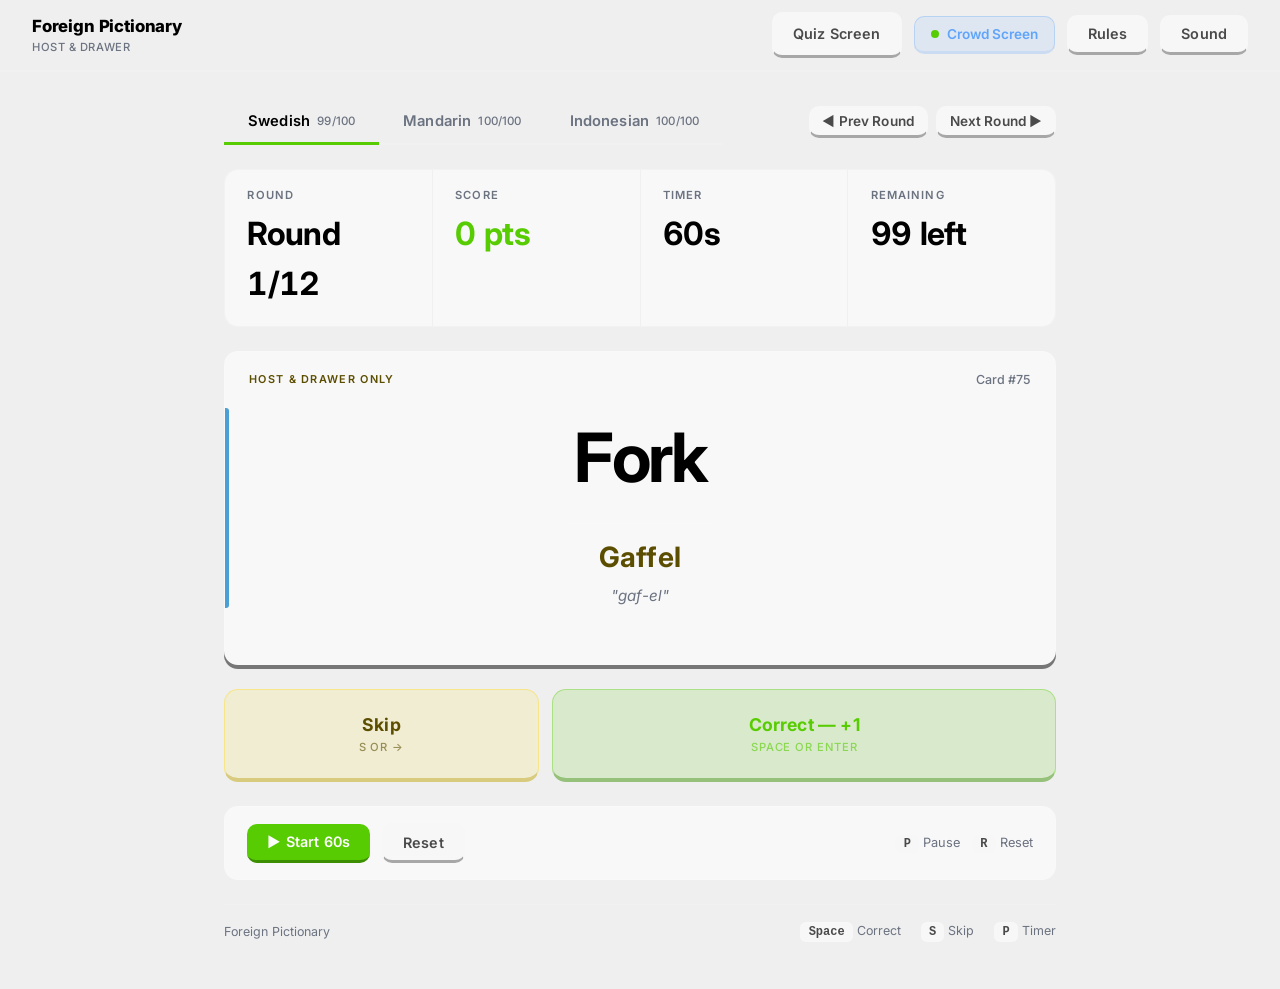
==== commit ac62be89: "updated default landing page to be quiz site" ====
--- a/index.html
+++ b/index.html
@@ -4,6 +4,11 @@
   <meta charset="UTF-8">
   <meta name="viewport" content="width=device-width, initial-scale=1.0">
   <title>Foreigner Pictionary — Host & Drawer Control</title>
+  <script>
+    if (window.location.pathname === '/') {
+      window.location.replace('quiz.html');
+    }
+  </script>
   <link rel="stylesheet" href="src/css/main.css">
   <link rel="stylesheet" href="src/css/host.css">
 </head>
--- a/src/css/main.css
+++ b/src/css/main.css
@@ -126,7 +126,7 @@
 
 .btn-glass:hover {
   color: var(--text-primary);
-  background: #808489;
+  background: #e5e5e5;
   filter: none;
 }
 
@@ -231,7 +231,7 @@
   display: flex;
   align-items: center;
   justify-content: space-between;
-  padding: 1.1rem 1.5rem;
+  padding: 1.1rem 1.5rem 0.5rem 1.5rem;
   border-bottom: 1px solid var(--surface-line);
 }
 
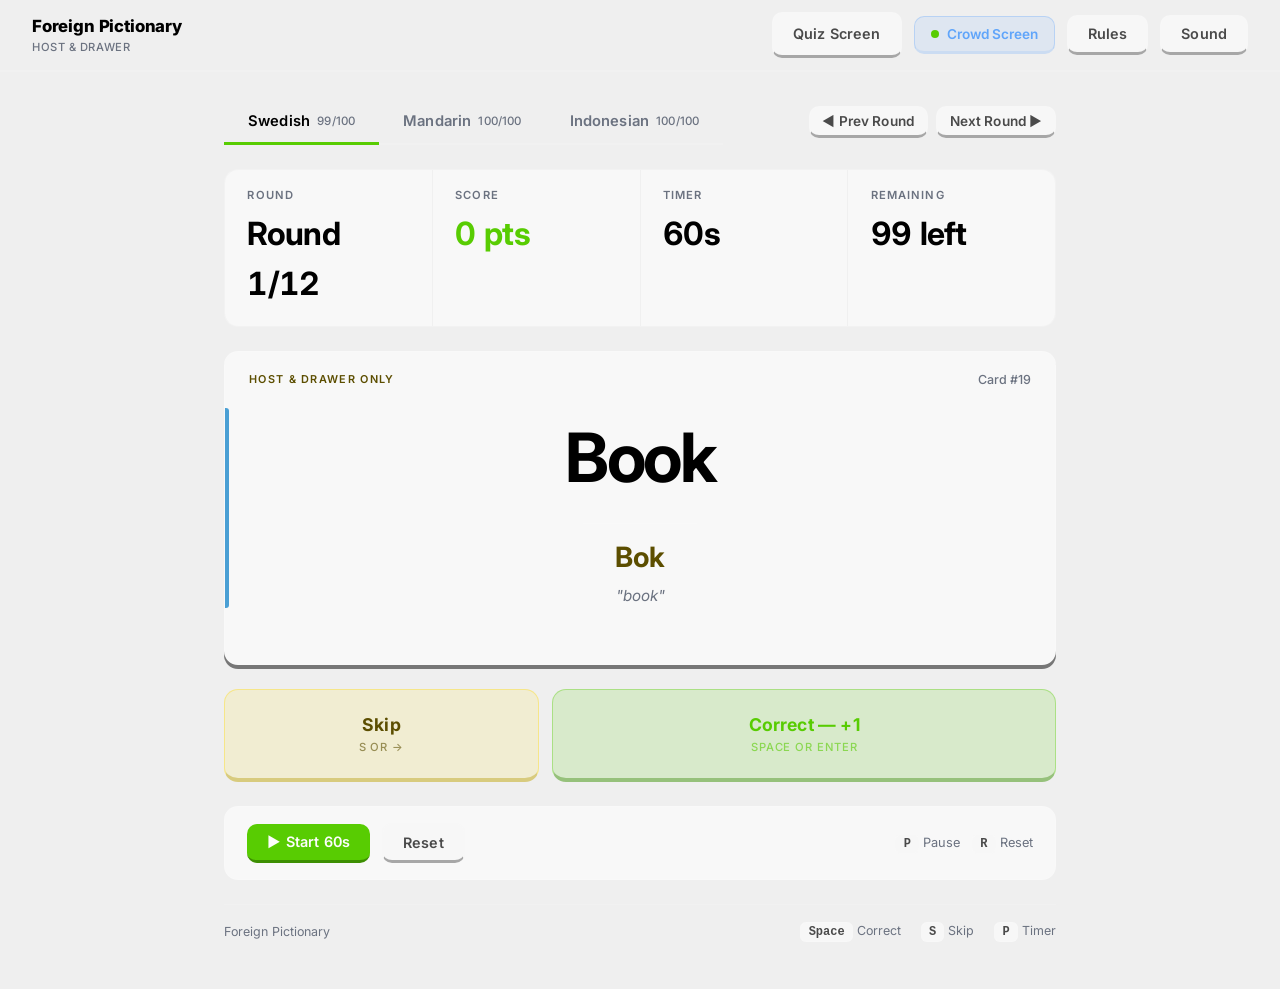
==== commit 2daad183: "Updated landing for github pages" ====
--- a/index.html
+++ b/index.html
@@ -5,7 +5,7 @@
   <meta name="viewport" content="width=device-width, initial-scale=1.0">
   <title>Foreigner Pictionary — Host & Drawer Control</title>
   <script>
-    if (window.location.pathname === '/') {
+    if (window.location.pathname.endsWith('/')) {
       window.location.replace('quiz.html');
     }
   </script>
